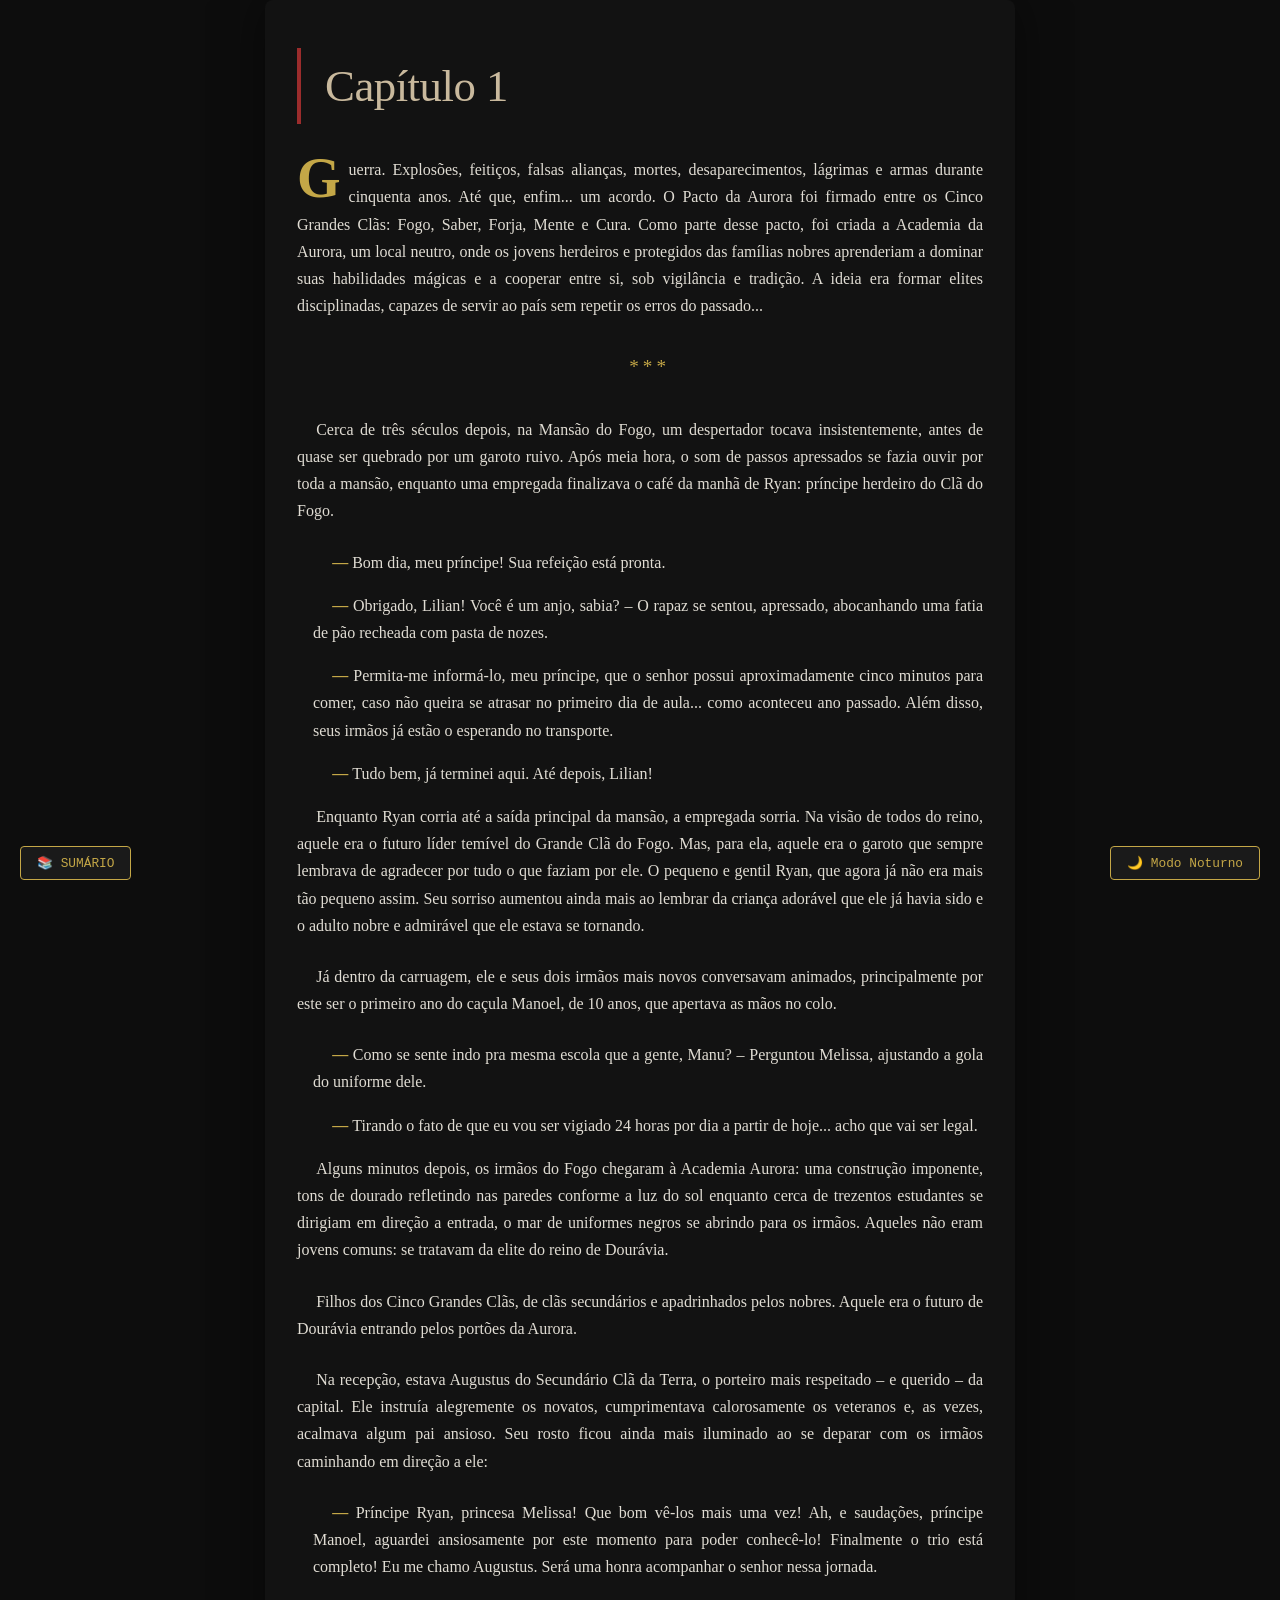
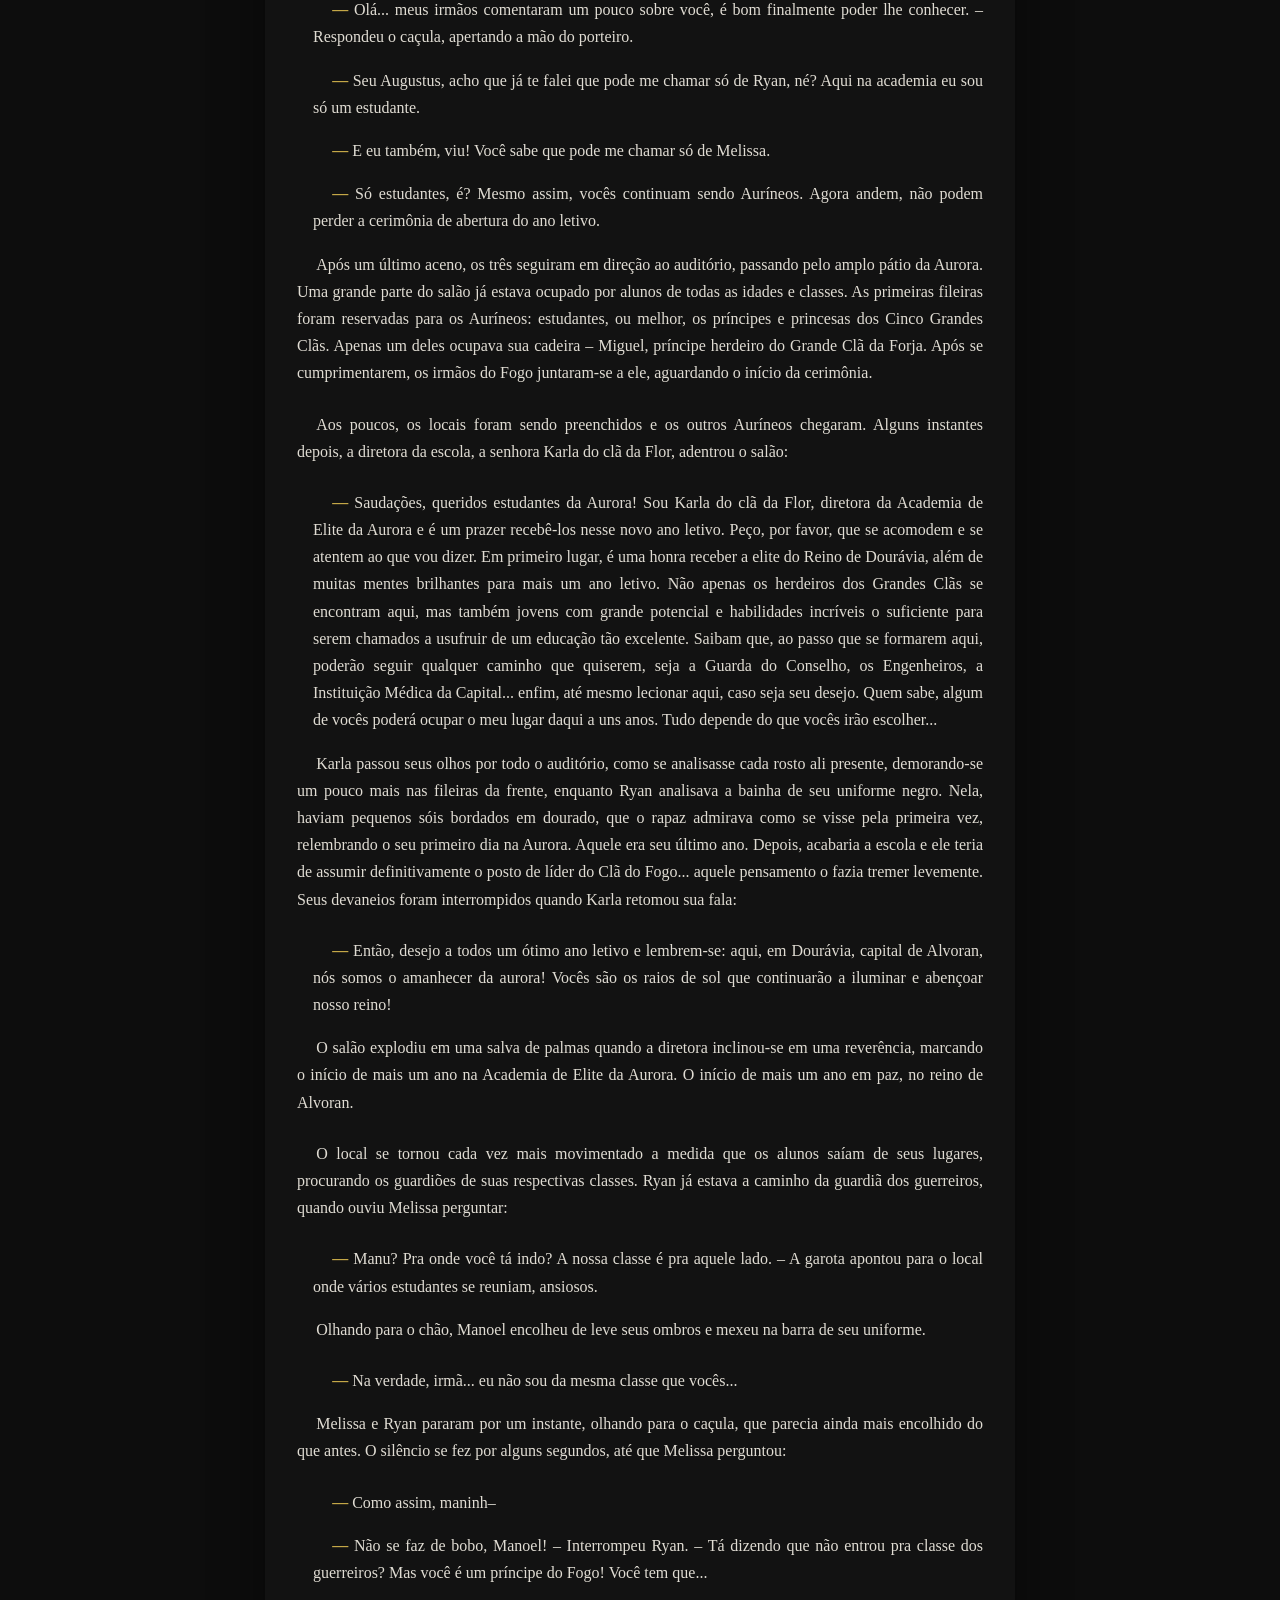
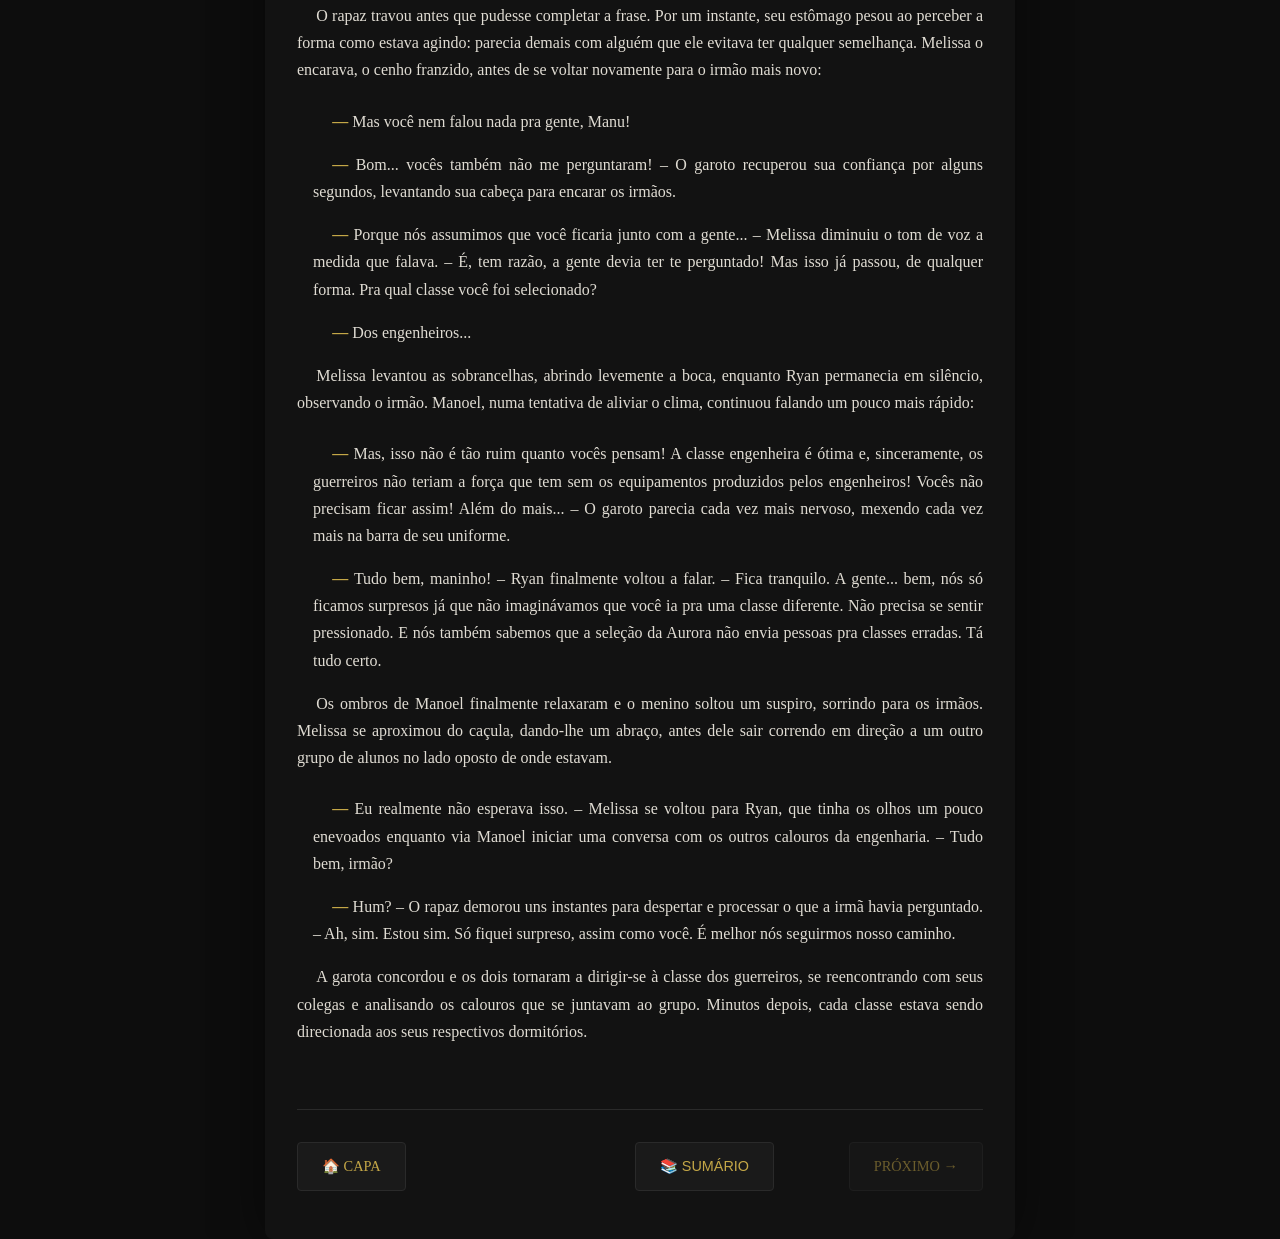
==== capitulo-1.html @ 307e63e9 "Primeira versão de Alvoran: As Cinzas de Dourávia" ====
<!DOCTYPE html>
<html lang="pt-br">

<head>
    <meta charset="UTF-8">
    <meta name="viewport" content="width=device-width, initial-scale=1.0">
    <title>Alvoran: Capítulo 1</title>
    <link rel="stylesheet" href="css/estilo.css">
</head>

<body>
    <div class="container-livro">
        <h1>Capítulo 1</h1>

        <div class="texto-capitulo">
            <p>Guerra. Explosões, feitiços, falsas alianças, mortes, desaparecimentos, lágrimas e armas durante
                cinquenta anos. Até que, enfim... um acordo. O Pacto da Aurora foi firmado entre os Cinco Grandes Clãs:
                Fogo, Saber, Forja, Mente e Cura. Como parte desse pacto, foi criada a Academia da Aurora, um local
                neutro, onde os jovens herdeiros e protegidos das famílias nobres aprenderiam a dominar suas habilidades
                mágicas e a cooperar entre si, sob vigilância e tradição. A ideia era formar elites disciplinadas,
                capazes de servir ao país sem repetir os erros do passado...</p>

            <p class="separador">***</p>

            <p>Cerca de três séculos depois, na Mansão do Fogo, um despertador tocava insistentemente, antes de quase
                ser quebrado por um garoto ruivo. Após meia hora, o som de passos apressados se fazia ouvir por toda a
                mansão, enquanto uma empregada finalizava o café da manhã de Ryan: príncipe herdeiro do Clã do Fogo.</p>

                <p class="fala">Bom dia, meu príncipe! Sua refeição está pronta.</p>

                <p class="fala">Obrigado, Lilian! Você é um anjo, sabia? – O rapaz se sentou, apressado, abocanhando uma fatia de pão recheada com pasta de nozes.</p>

                <p class="fala">Permita-me informá-lo, meu príncipe, que o senhor possui aproximadamente cinco minutos para comer, caso não queira se atrasar no primeiro dia de aula... como aconteceu ano passado. Além disso, seus irmãos já estão o esperando no transporte.</p>

                <p class="fala">Tudo bem, já terminei aqui. Até depois, Lilian!</p>

                <p>Enquanto Ryan corria até a saída principal da mansão, a empregada sorria. Na visão de todos do reino, aquele era o futuro líder temível do Grande Clã do Fogo. Mas, para ela, aquele era o garoto que sempre lembrava de agradecer por tudo o que faziam por ele. O pequeno e gentil Ryan, que agora já não era mais tão pequeno assim. Seu sorriso aumentou ainda mais ao lembrar da criança adorável que ele já havia sido e o adulto nobre e admirável que ele estava se tornando.</p>

                <p>Já dentro da carruagem, ele e seus dois irmãos mais novos conversavam animados, principalmente por este ser o primeiro ano do caçula Manoel, de 10 anos, que apertava as mãos no colo.</p>

                <p class="fala">Como se sente indo pra mesma escola que a gente, Manu? – Perguntou Melissa, ajustando a gola do uniforme dele.</p>

                <p class="fala">Tirando o fato de que eu vou ser vigiado 24 horas por dia a partir de hoje... acho que vai ser legal.</p>

                <p>Alguns minutos depois, os irmãos do Fogo chegaram à Academia Aurora: uma construção imponente, tons de dourado refletindo nas paredes conforme a luz do sol enquanto cerca de trezentos estudantes se dirigiam em direção a entrada, o mar de uniformes negros se abrindo para os irmãos. Aqueles não eram jovens comuns: se tratavam da elite do reino de Dourávia.</p>

                <p>Filhos dos Cinco Grandes Clãs, de clãs secundários e apadrinhados pelos nobres. Aquele era o futuro de Dourávia entrando pelos portões da Aurora. </p>

                <p>Na recepção, estava Augustus do Secundário Clã da Terra, o porteiro mais respeitado – e querido – da capital. Ele instruía alegremente os novatos, cumprimentava calorosamente os veteranos e, as vezes, acalmava algum pai ansioso. Seu rosto ficou ainda mais iluminado ao se deparar com os irmãos caminhando em direção a ele:</p>

                <p class="fala">Príncipe Ryan, princesa Melissa! Que bom vê-los mais uma vez! Ah, e saudações, príncipe Manoel, aguardei ansiosamente por este momento para poder conhecê-lo! Finalmente o trio está completo! Eu me chamo Augustus. Será uma honra acompanhar o senhor nessa jornada.</p>

                <p class="fala">Olá... meus irmãos comentaram um pouco sobre você, é bom finalmente poder lhe conhecer. – Respondeu o caçula, apertando a mão do porteiro.</p>

                <p class="fala">Seu Augustus, acho que já te falei que pode me chamar só de Ryan, né? Aqui na academia eu sou só um estudante.</p>

                <p class="fala">E eu também, viu! Você sabe que pode me chamar só de Melissa.</p>

                <p class="fala">Só estudantes, é? Mesmo assim, vocês continuam sendo Auríneos. Agora andem, não podem perder a cerimônia de abertura do ano letivo.</p>

                <p>Após um último aceno, os três seguiram em direção ao auditório, passando pelo amplo pátio da Aurora. Uma grande parte do salão já estava ocupado por alunos de todas as idades e classes. As primeiras fileiras foram reservadas para os Auríneos: estudantes, ou melhor, os príncipes e princesas dos Cinco Grandes Clãs. Apenas um deles ocupava sua cadeira – Miguel, príncipe herdeiro do Grande Clã da Forja. Após se cumprimentarem, os irmãos do Fogo juntaram-se a ele, aguardando o início da cerimônia.</p>

                <p>Aos poucos, os locais foram sendo preenchidos e os outros Auríneos chegaram. Alguns instantes depois, a diretora da escola, a senhora Karla do clã da Flor, adentrou o salão:</p>

                <p class="fala">Saudações, queridos estudantes da Aurora! Sou Karla do clã da Flor, diretora da Academia de Elite da Aurora e é um prazer recebê-los nesse novo ano letivo. Peço, por favor, que se acomodem e se atentem ao que vou dizer. Em primeiro lugar, é uma honra receber a elite do Reino de Dourávia, além de muitas mentes brilhantes  para mais um ano letivo. Não apenas os herdeiros dos Grandes Clãs se encontram aqui, mas também jovens com grande potencial e habilidades incríveis o suficiente para serem chamados a usufruir de um educação tão excelente. Saibam que, ao passo que se formarem aqui, poderão seguir qualquer caminho que quiserem, seja a Guarda do Conselho, os Engenheiros, a Instituição Médica da Capital... enfim, até mesmo lecionar aqui, caso seja seu desejo. Quem sabe, algum de vocês poderá ocupar o meu lugar daqui a uns anos. Tudo depende do que vocês irão escolher...</p>

                <p>Karla passou seus olhos por todo o auditório, como se analisasse cada rosto ali presente, demorando-se um pouco mais nas fileiras da frente, enquanto Ryan analisava a bainha de seu uniforme negro. Nela, haviam pequenos sóis bordados em dourado, que o rapaz admirava como se visse pela primeira vez, relembrando o seu primeiro dia na Aurora. Aquele era seu último ano. Depois, acabaria a escola e ele teria de assumir definitivamente o posto de líder do Clã do Fogo... aquele pensamento o fazia tremer levemente. Seus devaneios foram interrompidos quando Karla retomou sua fala:</p>

                <p class="fala">Então, desejo a todos um ótimo ano letivo e lembrem-se: aqui, em Dourávia, capital de Alvoran, nós somos o amanhecer da aurora! Vocês são os raios de sol que continuarão a iluminar e abençoar nosso reino!</p>

                <p>O salão explodiu em uma salva de palmas quando a diretora inclinou-se em uma reverência, marcando o início de mais um ano na Academia de Elite da Aurora. O início de mais um ano em paz, no reino de Alvoran.</p>

                <p>O local se tornou cada vez mais movimentado a medida que os alunos saíam de seus lugares, procurando os guardiões de suas respectivas classes. Ryan já estava a caminho da guardiã dos guerreiros, quando ouviu Melissa perguntar:</p>

                <p class="fala">Manu? Pra onde você tá indo? A nossa classe é pra aquele lado. – A garota apontou para o local onde vários estudantes se reuniam, ansiosos.</p>

                <p>Olhando para o chão, Manoel encolheu de leve seus ombros e mexeu na barra de seu uniforme.</p>

                <p class="fala">Na verdade, irmã... eu não sou da mesma classe que vocês...</p>

                <p>Melissa e Ryan pararam por um instante, olhando para o caçula, que parecia ainda mais encolhido do que antes. O silêncio se fez por alguns segundos, até que Melissa perguntou:</p>

                <p class="fala">Como assim, maninh–</p>

                <p class="fala">Não se faz de bobo, Manoel! – Interrompeu Ryan. – Tá dizendo que não entrou pra classe dos guerreiros? Mas você é um príncipe do Fogo! Você tem que... </p>

                <p>O rapaz travou antes que pudesse completar a frase. Por um instante, seu estômago pesou ao perceber a forma como estava agindo: parecia demais com alguém que ele evitava ter qualquer semelhança. Melissa o encarava, o cenho franzido, antes de se voltar novamente para o irmão mais novo:</p>

                <p class="fala">Mas você nem falou nada pra gente, Manu!</p>

                <p class="fala">Bom... vocês também não me perguntaram! – O garoto recuperou sua confiança por alguns segundos, levantando sua cabeça para encarar os irmãos.</p>

                <p class="fala">Porque nós assumimos que você ficaria junto com a gente... – Melissa diminuiu o tom de voz a medida que falava. – É, tem razão, a gente devia ter te perguntado! Mas isso já passou, de qualquer forma. Pra qual classe você foi selecionado?</p>

                <p class="fala">Dos engenheiros...</p>

                <p>Melissa levantou as sobrancelhas, abrindo levemente a boca, enquanto Ryan permanecia em silêncio, observando o irmão. Manoel, numa tentativa de aliviar o clima, continuou falando um pouco mais rápido:</p>

                <p class="fala">Mas, isso não é tão ruim quanto vocês pensam! A classe engenheira é ótima e, sinceramente, os guerreiros não teriam a força que tem sem os equipamentos produzidos pelos engenheiros! Vocês não precisam ficar assim! Além do mais... – O garoto parecia cada vez mais nervoso, mexendo cada vez mais na barra de seu uniforme.</p>

                <p class="fala">Tudo bem, maninho! – Ryan finalmente voltou a falar. – Fica tranquilo. A gente... bem, nós só ficamos surpresos já que não imaginávamos que você ia pra uma classe diferente. Não precisa se sentir pressionado. E nós também sabemos que a seleção da Aurora não envia pessoas pra classes erradas. Tá tudo certo.</p>

                <p>Os ombros de Manoel finalmente relaxaram e o menino soltou um suspiro, sorrindo para os irmãos. Melissa se aproximou do caçula, dando-lhe um abraço, antes dele sair correndo em direção a um outro grupo de alunos no lado oposto de onde estavam.</p>

                <p class="fala">Eu realmente não esperava isso. – Melissa se voltou para Ryan, que tinha os olhos um pouco enevoados enquanto via Manoel iniciar uma conversa com os outros calouros da engenharia. – Tudo bem, irmão?</p>

                <p class="fala">Hum? – O rapaz demorou uns instantes para despertar e processar o que a irmã havia perguntado. – Ah, sim. Estou sim. Só fiquei surpreso, assim como você. É melhor nós seguirmos nosso caminho.</p>

                <p>A garota concordou e os dois tornaram a dirigir-se à classe dos guerreiros, se reencontrando com seus colegas e analisando os calouros que se juntavam ao grupo. Minutos depois, cada classe estava sendo direcionada aos seus respectivos dormitórios.</p>
        </div>

        <div class="navegacao"></div>
    </div>

    <script src="js/alvoran.js"></script>
</body>

</html>
---- css/estilo.css ----
/* Reset básico */

* {
    margin: 0;
    padding: 0;
    box-sizing: border-box;
}

body {
    background: #0d0d0d;
    /* fundo escuro - cinzas de Dourávia */
    color: #e0dcd3;
    /* texto pálido, como papel antigo */
    font-family: Georgia, 'Times New Roman', serif;
    /* fonte clássica, elegante, com serifa */
    line-height: 1.7;
    /* espaçamento confortável para leitura */
}

/* Estilos específicos da capa */
.capa {
    text-align: center;
    /* centraliza o conteúdo da capa */
    min-height: 80vh;
    /* altura mínima para a capa */
    display: flex;
    flex-direction: column;
    justify-content: center;
}

.titulo-livro {
    font-size: 4em;
    /* tamanho grande para o título */
    letter-spacing: 4px;
    /* espaçamento entre as letras */
    margin-bottom: 0.5rem;
    /* espaço abaixo do título */
    font-weight: normal;
    /* peso normal para o título */
    border-left: none;
    /* remove a borda esquerda */
}

.subtitulo-livro {
    font-size: 1.2em;
    /* tamanho menor para o subtítulo */
    letter-spacing: 2px;
    /* menos espaçamento entre as letras */
    color: #9b2c2c;
    /* cor mais suave para o subtítulo */
    margin-bottom: 2rem;
    /* remove a margem superior */
}

.linha-divisoria {
    width: 80px;
    height: 2px;
    background: #c4a747;
    /* cor dourada para a linha divisória */
    margin: 2rem auto;
    /* centraliza a linha */
}

.sinopse {
    max-width: 500px;
    /* largura máxima para a sinopse */
    margin: 2rem auto;
    /* centraliza a sinopse */
    font-style: italic;
    color: #aaa;
}

.botao-iniciar {
    display: inline-block;
    background: #c4a747;
    color: #0d0d0d;
    padding: 1rem 2.5rem;
    text-decoration: none;
    font-weight: bold;
    margin-top: 2rem;
    transition: 0.3s;
}

.botao-iniciar:hover {
    background: #9b2c2c;
    color: #e0dcd3;
}

.continuar {
    margin-top: 1rem;
    font-size: 0.9rem;
}

.continuar a {
    color: #c4a747;
}

/* Estilo para o container principal */
.container-livro {
    max-width: 750px;
    /* largura máxima para leitura confortável */
    margin: 0 auto;
    /* centraliza o container */
    padding: 3rem 2rem;
    /* espaçamento interno generoso */
    background: #121212;
    /* fundo um pouco mais claro para destacar o conteúdo */
    border-radius: 8px;
    /* cantos arredondados para um visual mais suave */
    box-shadow: 0 0 50px rgba(0, 0, 0, 0.5);
    /* sombra sutil para dar profundidade */
}

/* Estilo para os títulos */
h1 {
    font-size: 2.8rem;
    /* tamanho grande para o título principal */
    letter-spacing: -0.5px;
    /* espaçamento entre letras */
    margin-bottom: 2rem;
    /* espaço abaixo do título */
    color: #c9b99d;
    /* cor dourada suave para os títulos */
    border-left: 4px solid #9b2c2c;
    /* barra vertical à esquerda do título */
    padding-left: 1.5rem;
    /* espaço entre a barra e o texto do título */
    font-weight: normal;
    /* peso normal para um visual mais clássico */
}

h2 {
    font-size: 1.8rem;
    /* tamanho menor para subtítulos */
    margin: 2rem 0 1rem;
    /* espaçamento ao redor do subtítulo */
    color: #c4a747;
    /* cor dourada suave para os subtítulos */
}

/* Estilo para o parágrafo */
/* primeiro parágrafo sem recuo */
.texto-capitulo p {
    margin-bottom: 1.5rem;
    text-align: justify;
    text-align: inter-word;
    hyphens: auto;
    /* ← quebra palavras silabicamente */
    -webkit-hyphens: auto;
    word-spacing: normal;
    /* evita espaços exagerados */
}

/* Estilo especial para falas com travessão */
.texto-capitulo .fala {
    text-indent: 0;             /* falas não têm recuo */
    margin-left: 1rem;          /* leve afastamento da margem */
    margin-bottom: 1rem;
    line-height: 1.7;
}

/* Estilo para o travessão dentro da fala (opcional, só pra garantir espaçamento) */
.texto-capitulo .fala::first-line {
    letter-spacing: normal;
}

.texto-capitulo .fala::before {
    content: "— ";
    /* adiciona o travessão antes da fala */
    color: #c4a747;
    /* cor dourada suave para o travessão */
    font-weight: bold;
}

/* Todos os parágrafos EXCETO o primeiro têm recuo */
.texto-capitulo p:not(:first-of-type) {
    text-indent: 1.2rem;
}

/* Primeira letra do livro (estilo antigo) */
.texto-capitulo p:first-of-type::first-letter {
    font-size: 3.5rem;
    /* letra grande para a primeira letra do capítulo */
    float: left;
    /* flutua à esquerda do parágrafo */
    line-height: 0.8;
    /* altura da linha para a letra grande */
    margin-right: 0.5rem;
    /* espaço entre a letra e o texto */
    color: #c4a747;
    /* cor dourada suave para destacar a letra */
    font-weight: bold;
    /* negrito para a letra inicial */
}

/* Remove o efeito de primeira letra dos parágrafos de fala */
.texto-capitulo .fala::first-letter {
    font-size: inherit;
    float: none;
    line-height: inherit;
    margin-right: 0;
    color: inherit;
    font-weight: inherit;
}

/* ========== SEPARADOR CÊNICO (***) ========== */
.separador {
    text-align: center !important;  /* força o centralizamento */
    margin: 2rem auto !important;   /* centraliza horizontalmente */
    display: block !important;      /* garante que é um bloco */
    width: 100% !important;         /* ocupa toda largura */
    font-size: 1.2rem;
    letter-spacing: 4px;
    color: #c4a747;
    font-weight: normal;
    clear: both;                    /* limpa qualquer float pendurado */
}

/* Efeito sutil no hover */
.separador:hover {
    letter-spacing: 8px;
    transition: letter-spacing 0.3s ease;
}

/* Modo claro */
body.modo-claro .separador {
    color: #9b2c2c;
}

/* Navegação entre capítulos */
.navegacao {
    display: flex;
    /* usa flexbox para layout horizontal */
    justify-content: space-between;
    /* espaça os links para as extremidades */
    margin-top: 4rem;
    /* espaço acima da navegação */
    padding-top: 2rem;
    /* espaço interno acima da navegação */
    border-top: 1px solid #2a2a2a;
    /* linha divisória acima da navegação */
}

.btn-capitulo {
    background: #1a1a1a;
    /* fundo escuro para os botões */
    color: #c4a747;
    /* cor dourada suave para o texto dos botões */
    padding: 0.7rem 1.5rem;
    /* espaçamento interno dos botões */
    text-decoration: none;
    /* remove sublinhado dos links */
    border: 1px solid #2a2a2a;
    /* borda sutil para os botões */
    border-radius: 4px;
    /* cantos arredondados para os botões */
    transition: all 0.3s ease;
    /* transição suave para hover */
    font-size: 0.9rem;
    /* tamanho de fonte para os botões */
}

.btn-capitulo:hover {
    background: #2a2a2a;
    /* fundo um pouco mais claro no hover */
    color: #e0dcd3;
    /* cor do texto muda para o tom pálido no hover */
    border-color: #c4a747;
    /* borda dourada no hover */
}

/* Estilo para o rodapé */
footer {
    background: #1a1a1a;
    /* fundo escuro para o rodapé */
    color: #c4a747;
    /* cor dourada suave para o texto do rodapé */
    text-align: center;
    /* centraliza o texto do rodapé */
    padding: 2rem;
    /* espaçamento interno do rodapé */
    margin-top: 4rem;
    /* espaço acima do rodapé */
}

/* Modo noturno/claro */
body.modo-claro {
    background: #f5f5f5;
    /* fundo claro para o modo claro */
}

body.modo-claro .container-livro {
    background: #ffffff;
    /* fundo branco para o container no modo claro */
    color: #2c2c2c;
    /* texto escuro para o modo claro */
    box-shadow: 0 0 30px rgba(0, 0, 0, 0.1);
    /* sombra mais suave para o modo claro */
}

body.modo-claro h1 {
    color: #9b2c2c;
    /* cor vermelha suave para os títulos no modo claro */
    border-left-color: #9b2c2c;
    /* cor da barra vertical no modo claro */
}

body.modo-claro h2 {
    color: #9b2c2c;
    /* cor vermelha suave para os subtítulos no modo claro */
}

body.modo-claro .texto-capitulo p:first-of-type::first-letter {
    color: #9b2c2c;
    /* cor vermelha suave para a letra inicial no modo claro */
}

body.modo-claro .btn-capitulo {
    background: #e0dcd3;
    /* fundo claro para os botões no modo claro */
    color: #2c2c2c;
    /* texto escuro para melhor contraste no modo claro */
    border-color: #9b2c2c;
    /* borda vermelha para os botões no modo claro */
}

body.modo-claro .btn-capitulo:hover {
    background: #9b2c2c;
    /* fundo vermelho no hover para os botões no modo claro */
    color: #ffffff;
    /* texto branco no hover para os botões no modo claro */
    border-color: #9b2c2c;
}


body.modo-claro footer {
    background: #e0dcd3;
    /* fundo claro para o rodapé no modo claro */
    color: #2c2c2c;
    /* texto escuro para o rodapé no modo claro */
}

body.modo-claro .fala::before {
    content: "— ";
    /* adiciona o travessão antes da fala */
    color: #9b2c2c;
    /* cor vermelha suave para o travessão */
    font-weight: bold;
}

/* Responsividade */
@media (max-width: 600px) {
    .titulo-livro {
        font-size: 2.5em;
        /* reduz o tamanho do título em telas menores */
    }

    .subtitulo-livro {
        font-size: 1em;
        /* reduz o tamanho do subtítulo em telas menores */
    }

    .container-livro {
        padding: 2rem 1rem;
        /* reduz o espaçamento interno em telas menores */
    }

    h1 {
        font-size: 2rem;
        /* reduz o tamanho dos títulos em telas menores */
    }

    h2 {
        font-size: 1.5rem;
        /* reduz o tamanho dos subtítulos em telas menores */
    }

    .btn-capitulo {
        padding: 0.5rem 1rem;
        /* reduz o espaçamento interno dos botões em telas menores */
        font-size: 0.8rem;
        /* reduz o tamanho da fonte dos botões em telas menores */
    }
}

/* ========== BOTÕES FLUTUANTES (JS) ========== */
.btn-modo, .btn-sumario {
    position: fixed;
    background: #1a1a1a;
    color: #c4a747;
    border: 1px solid #c4a747;
    padding: 8px 16px;
    border-radius: 4px;
    cursor: pointer;
    font-family: monospace;
    font-size: 0.8rem;
    z-index: 1000;
    transition: all 0.3s ease;
}

.btn-modo {
    bottom: 20px;
    right: 20px;
}

.btn-sumario {
    bottom: 20px;
    left: 20px;
}

.btn-modo:hover, .btn-sumario:hover {
    background: #2a2a2a;
    color: #e0dcd3;
    border-color: #c4a747;
}

/* Modo claro para os botões flutuantes */
body.modo-claro .btn-modo,
body.modo-claro .btn-sumario {
    background: #e0dcd3;
    color: #2c2c2c;
    border-color: #9b2c2c;
}

body.modo-claro .btn-modo:hover,
body.modo-claro .btn-sumario:hover {
    background: #9b2c2c;
    color: #ffffff;
    border-color: #9b2c2c;
}

/* Botão SUMÁRIO na navegação (já tem .btn-capitulo, mas vamos garantir) */
body.modo-claro .btn-capitulo {
    background: #e0dcd3;
    color: #2c2c2c;
    border-color: #9b2c2c;
}

body.modo-claro .btn-capitulo:hover {
    background: #9b2c2c;
    color: #ffffff;
    border-color: #9b2c2c;
}

/* ========== MENSAGEM DE AVISO (próximo capítulo indisponível) ========== */
.aviso-capitulo {
    position: fixed;
    bottom: 80px;
    right: 20px;
    background: #1a1a1a;
    border-left: 4px solid #c4a747;
    padding: 1rem 1.5rem;
    border-radius: 4px;
    color: #e0dcd3;
    max-width: 300px;
    z-index: 1001;
    animation: slideIn 0.3s ease;
    box-shadow: 0 4px 20px rgba(0, 0, 0, 0.3);
}

.aviso-capitulo button {
    background: #c4a747;
    color: #0d0d0d;
    border: none;
    padding: 0.3rem 0.8rem;
    margin-top: 0.5rem;
    cursor: pointer;
    border-radius: 3px;
    font-size: 0.8rem;
    transition: all 0.3s ease;
}

.aviso-capitulo button:hover {
    background: #9b2c2c;
    color: #e0dcd3;
}

/* Modo claro para a mensagem de aviso */
body.modo-claro .aviso-capitulo {
    background: #ffffff;
    border-left-color: #9b2c2c;
    color: #2c2c2c;
    box-shadow: 0 4px 20px rgba(0, 0, 0, 0.1);
}

body.modo-claro .aviso-capitulo button {
    background: #9b2c2c;
    color: #ffffff;
}

body.modo-claro .aviso-capitulo button:hover {
    background: #c4a747;
    color: #0d0d0d;
}

@keyframes slideIn {
    from {
        opacity: 0;
        transform: translateX(100px);
    }
    to {
        opacity: 1;
        transform: translateX(0);
    }
}
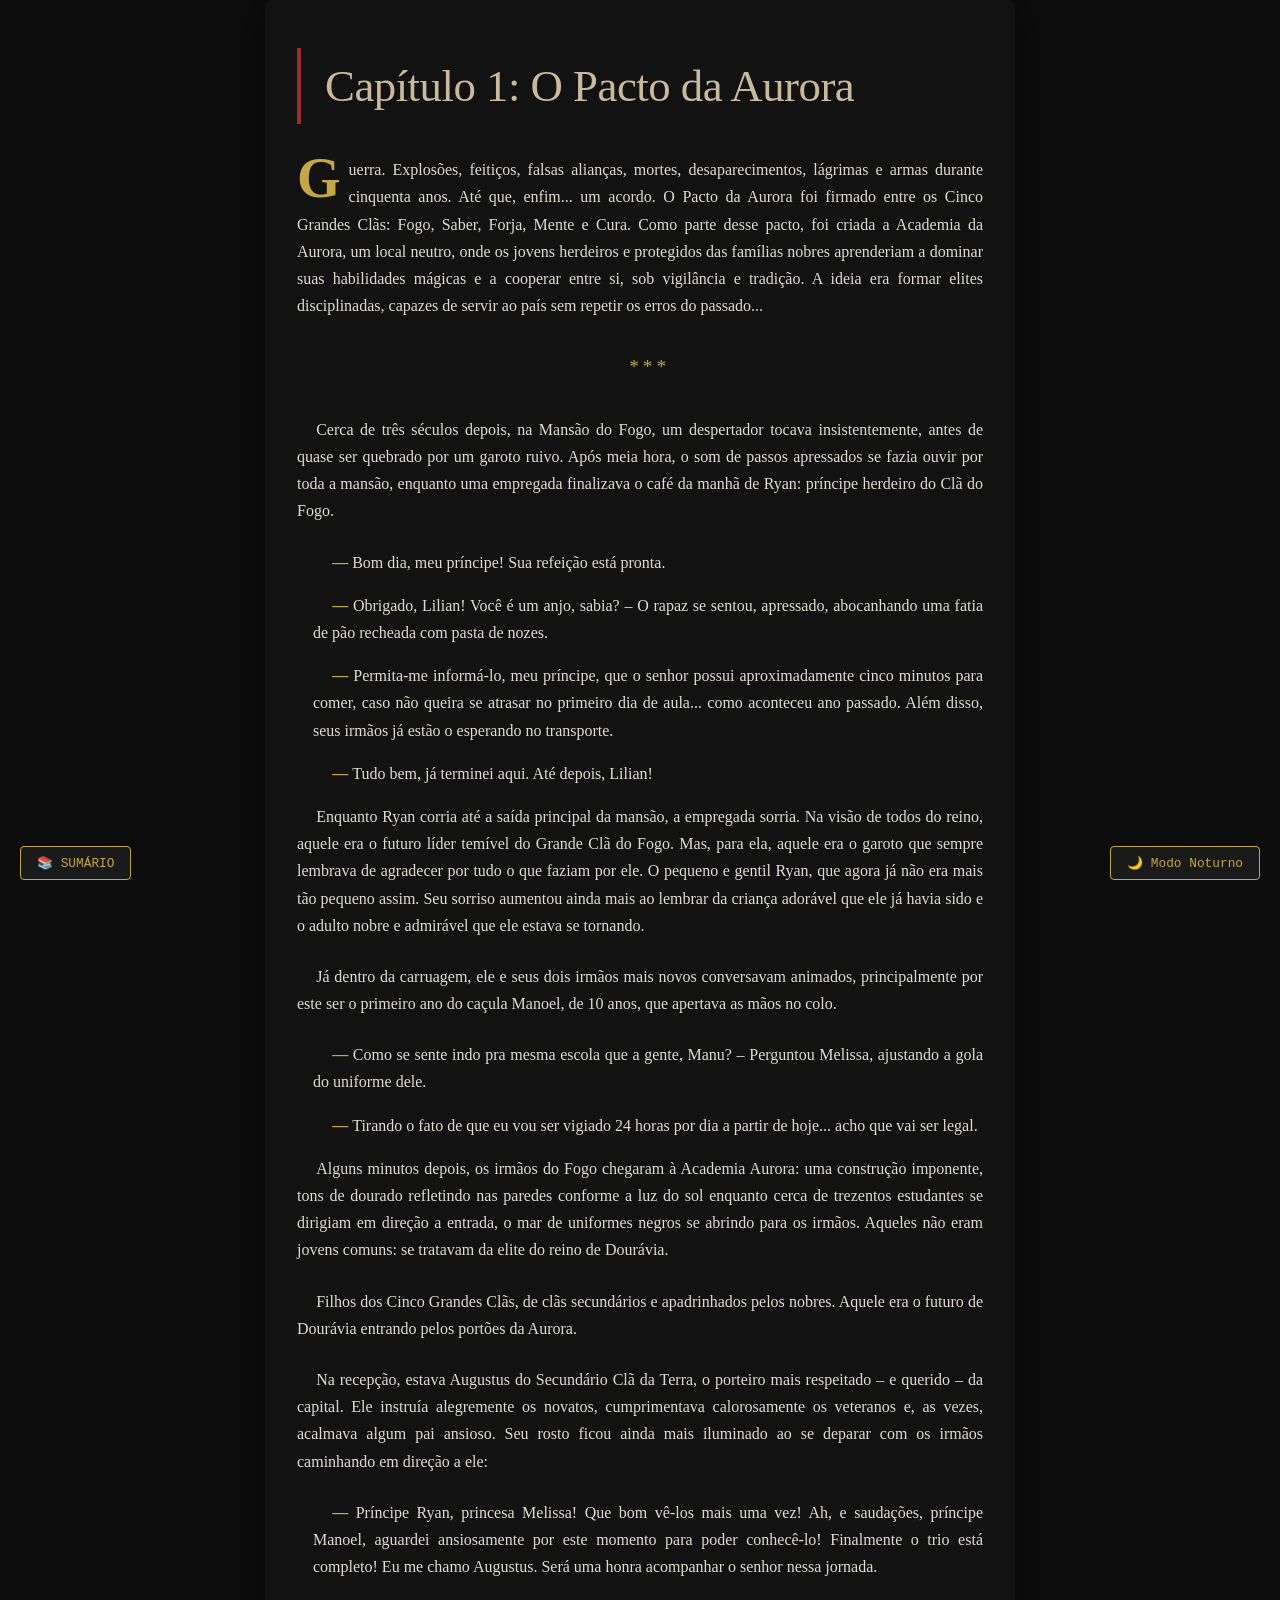
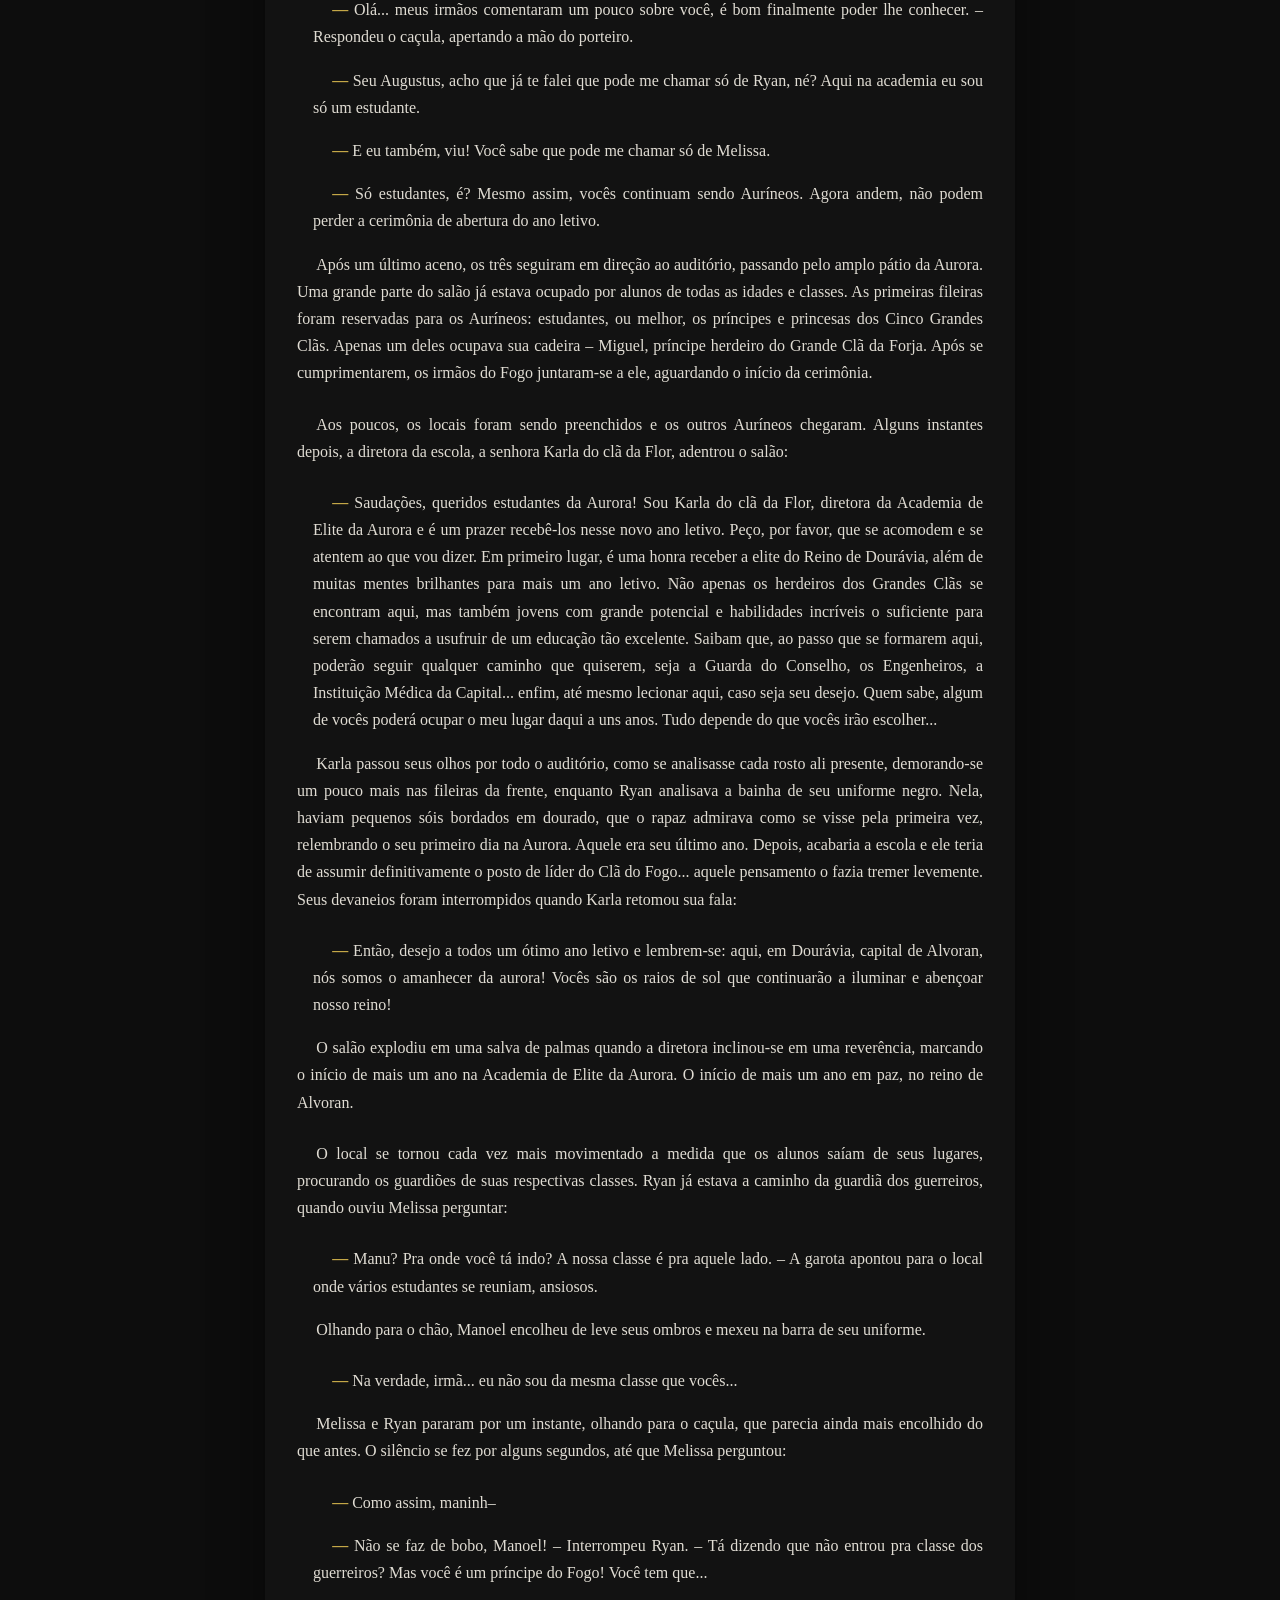
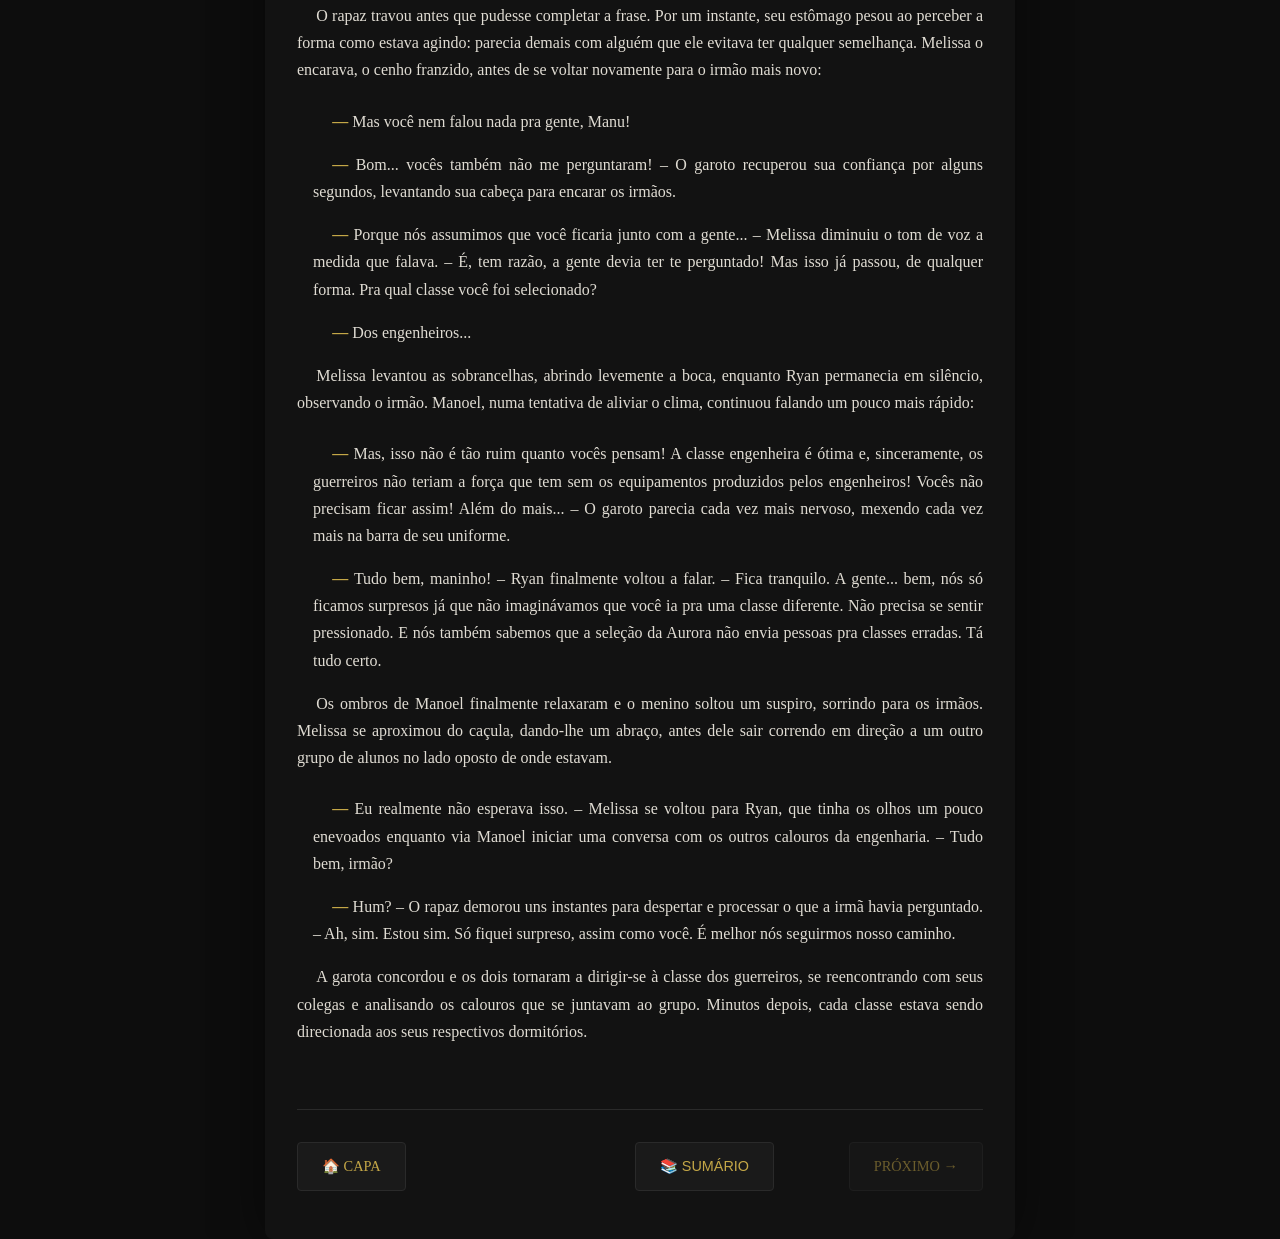
==== commit b40ca497: "Nome do primeiro capitulo" ====
--- a/capitulo-1.html
+++ b/capitulo-1.html
@@ -10,7 +10,7 @@
 
 <body>
     <div class="container-livro">
-        <h1>Capítulo 1</h1>
+        <h1>Capítulo 1: O Pacto da Aurora</h1>
 
         <div class="texto-capitulo">
             <p>Guerra. Explosões, feitiços, falsas alianças, mortes, desaparecimentos, lágrimas e armas durante
--- a/css/estilo.css
+++ b/css/estilo.css
@@ -29,6 +29,7 @@
 }
 
 .titulo-livro {
+    text-align: center;
     font-size: 4em;
     /* tamanho grande para o título */
     letter-spacing: 4px;
@@ -42,6 +43,7 @@
 }
 
 .subtitulo-livro {
+    text-align: center;
     font-size: 1.2em;
     /* tamanho menor para o subtítulo */
     letter-spacing: 2px;
